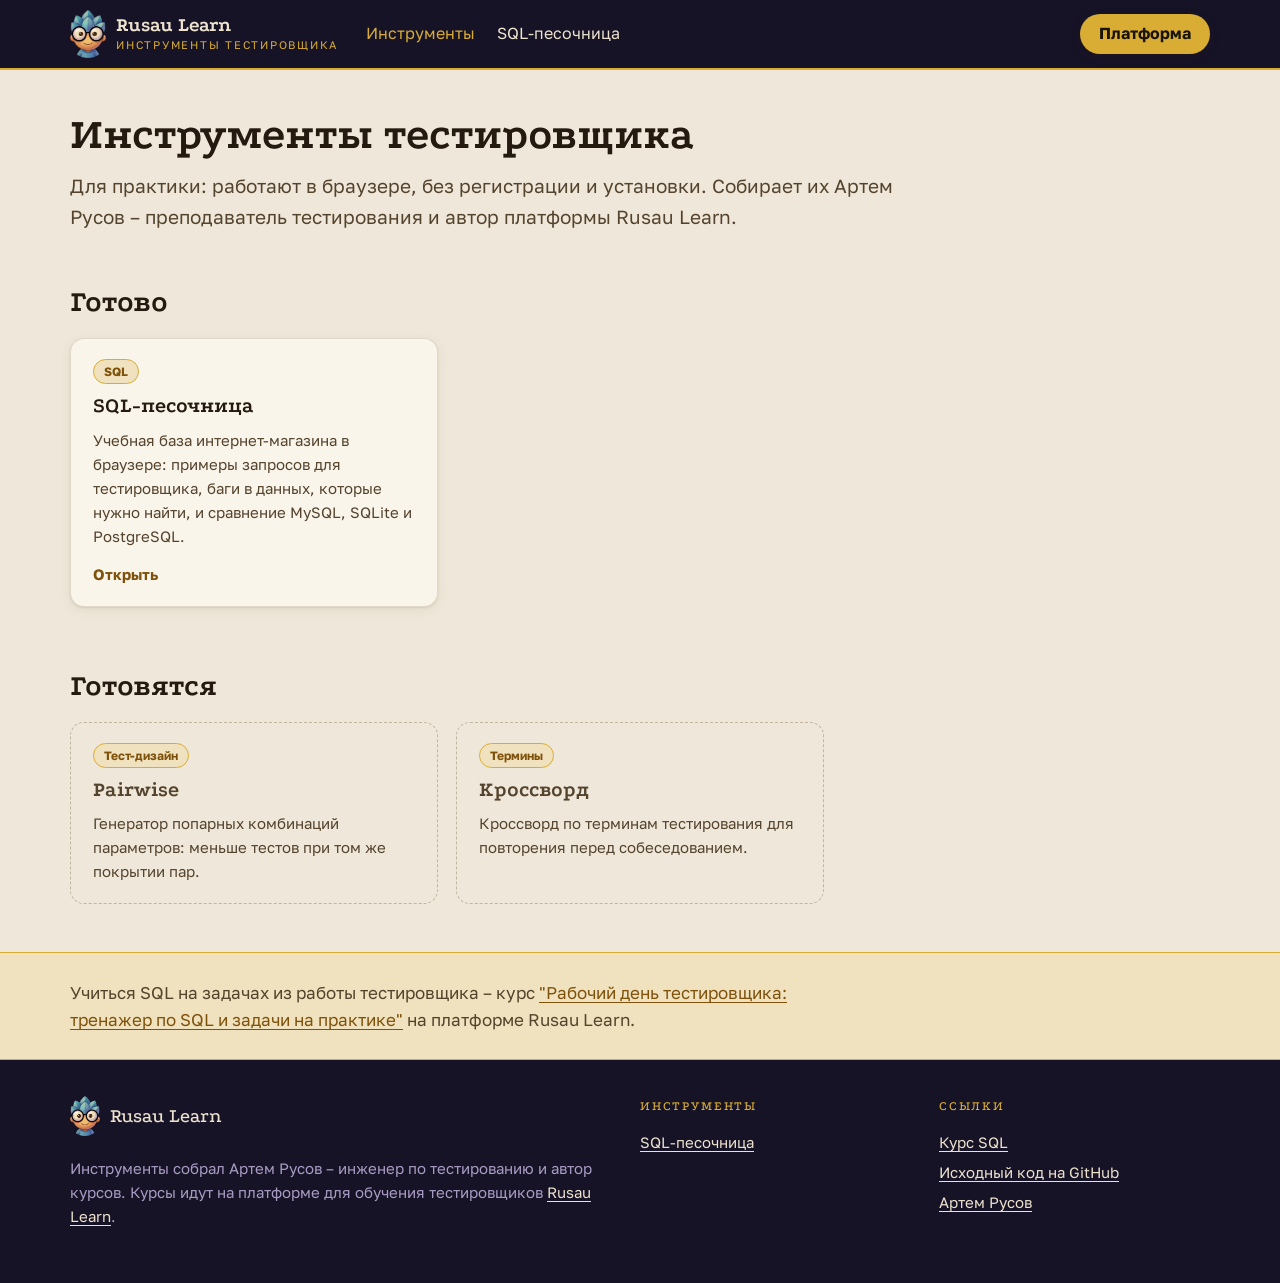
==== index.html @ d852b4bb "feat(sql): in-browser SQL sandbox for testers with a demo shop database Static GitHub Pages site (no" ====
<!DOCTYPE html>
<html lang="ru">
<head>
<meta charset="utf-8">
<meta name="viewport" content="width=device-width, initial-scale=1">
<title>Инструменты тестировщика – бесплатно, в браузере | Rusau Learn</title>
<meta name="description" content="Бесплатные инструменты для практики тестировщика: работают в браузере, без регистрации и установки. Первый – SQL-песочница с учебной базой интернет-магазина.">
<link rel="canonical" href="https://artichokeee.github.io/qa-tools/">
<meta property="og:type" content="website">
<meta property="og:site_name" content="Инструменты тестировщика – Rusau Learn">
<meta property="og:title" content="Инструменты тестировщика">
<meta property="og:description" content="Бесплатные инструменты для практики тестировщика: работают в браузере, без регистрации и установки.">
<meta property="og:url" content="https://artichokeee.github.io/qa-tools/">
<meta property="og:image" content="https://artichokeee.github.io/qa-tools/docs/sql-desktop.png">
<meta property="og:locale" content="ru_RU">
<link rel="icon" href="assets/mark.png">
<link rel="preload" href="assets/fonts/golos.woff2" as="font" type="font/woff2" crossorigin>
<link rel="stylesheet" href="style.css">
<script type="application/ld+json">{"@context": "https://schema.org", "@graph": [
  {"@type": "CollectionPage", "name": "Инструменты тестировщика", "url": "https://artichokeee.github.io/qa-tools/", "inLanguage": "ru", "author": {"@type": "Person", "name": "Артем Русов", "alternateName": "Artsiom Rusau", "url": "https://artichokeee.github.io/"}, "publisher": {"@type": "EducationalOrganization", "name": "Rusau Learn", "url": "https://learn.rusau.net"},
   "mainEntity": {"@type": "ItemList", "itemListElement": [
     {"@type": "ListItem", "position": 1, "name": "SQL-песочница для тестировщиков", "url": "https://artichokeee.github.io/qa-tools/sql/"}
   ]}},
  {"@type": "BreadcrumbList", "itemListElement": [
    {"@type": "ListItem", "position": 1, "name": "Инструменты тестировщика", "item": "https://artichokeee.github.io/qa-tools/"}
  ]}
]}</script>
</head>
<body>
<a class="skip" href="#main">К содержанию</a>
<header class="top"><div class="wrap top-row">
  <a class="brand" href="./"><img src="assets/mark.png" alt="" aria-hidden="true" width="36" height="47"><span><b>Rusau Learn</b><small>инструменты тестировщика</small></span></a>
  <nav aria-label="Разделы"><a href="./" aria-current="page">Инструменты</a><a href="sql/">SQL-песочница</a></nav>
  <a class="btn btn-sm" href="https://learn.rusau.net/?utm_source=github&amp;utm_medium=pages&amp;utm_campaign=gh-qa-tools">Платформа</a>
</div></header>

<main id="main">
<section class="wrap hero">
  <h1>Инструменты тестировщика</h1>
  <p class="lead">Для практики: работают в браузере, без регистрации и установки. Собирает их Артем Русов – преподаватель тестирования и автор платформы Rusau Learn.</p>
</section>

<section class="wrap page" aria-labelledby="tools-title">
  <h2 id="tools-title">Готово</h2>
  <ul class="tools">
    <li><a class="tool" href="sql/">
      <span class="badge">SQL</span>
      <h3>SQL-песочница</h3>
      <p>Учебная база интернет-магазина в браузере: примеры запросов для тестировщика, баги в данных, которые нужно найти, и сравнение MySQL, SQLite и PostgreSQL.</p>
      <span class="go">Открыть</span>
    </a></li>
  </ul>
</section>

<section class="wrap page" aria-labelledby="soon-title">
  <h2 id="soon-title">Готовятся</h2>
  <ul class="tools">
    <li><div class="tool soon">
      <span class="badge">Тест-дизайн</span>
      <h3>Pairwise</h3>
      <p>Генератор попарных комбинаций параметров: меньше тестов при том же покрытии пар.</p>
    </div></li>
    <li><div class="tool soon">
      <span class="badge">Термины</span>
      <h3>Кроссворд</h3>
      <p>Кроссворд по терминам тестирования для повторения перед собеседованием.</p>
    </div></li>
  </ul>
</section>

<section class="band"><div class="wrap">
  <p>Учиться SQL на задачах из работы тестировщика – курс <a href="https://learn.rusau.net/catalog/sql-rabochiy-den?utm_source=github&amp;utm_medium=pages&amp;utm_campaign=gh-qa-tools-sql">"Рабочий день тестировщика: тренажер по SQL и задачи на практике"</a> на платформе Rusau Learn.</p>
</div></section>
</main>

<footer class="foot"><div class="wrap foot-row">
  <div>
    <p class="foot-brand"><img src="assets/mark.png" alt="" aria-hidden="true" width="30" height="40"> Rusau Learn</p>
    <p>Инструменты собрал Артем Русов – инженер по тестированию и автор курсов. Курсы идут на платформе для обучения тестировщиков <a href="https://learn.rusau.net/?utm_source=github&amp;utm_medium=pages&amp;utm_campaign=gh-qa-tools">Rusau Learn</a>.</p>
  </div>
  <div><p class="foot-cap">Инструменты</p><ul>
    <li><a href="sql/">SQL-песочница</a></li>
  </ul></div>
  <div><p class="foot-cap">Ссылки</p><ul>
    <li><a href="https://learn.rusau.net/catalog/sql-rabochiy-den?utm_source=github&amp;utm_medium=pages&amp;utm_campaign=gh-qa-tools-sql">Курс SQL</a></li>
    <li><a href="https://github.com/artichokeee/qa-tools">Исходный код на GitHub</a></li>
    <li><a href="https://artichokeee.github.io/">Артем Русов</a></li>
  </ul></div>
</div></footer>
</body>
</html>
---- style.css ----
/*
 * Облик платформы Rusau Learn: пергамент, темный свод шапки и подвала, золотые кнопки, резные
 * заголовки Podkova. Цвета – токены платформы (те же, что на artichokeee.github.io). Одна палитра,
 * без переключения темы и без градиентов.
 *
 * Все пути относительные: сайт живет в подпапке /qa-tools/ на GitHub Pages.
 */
@font-face { font-family: "Golos Text"; src: url("assets/fonts/golos.woff2") format("woff2"); font-weight: 400 900; font-display: swap; }
@font-face { font-family: "Podkova"; src: url("assets/fonts/podkova.woff2") format("woff2"); font-weight: 400 800; font-display: swap; }
:root {
  --surface: #efe8da; --raised: #faf5ea; --sunken: #e4d9c4;
  --line: rgb(90 62 26 / 0.16); --line-strong: rgb(90 62 26 / 0.3);
  --ink: #241a10; --ink-2: #54432d; --ink-3: #6a5740;
  --accent: #7f520c; --accent-hover: #67410a;
  --btn: #d9ad33; --btn-hover: #ecc451; --btn-ink: #1a1408; --gold-soft: #f0e2be; --ok: #1f6f47;
  --danger: #9b2c1f; --danger-soft: #f6e0d8;
  --top: #171326; --top-ink: #ece2ce; --top-ink-2: #a99cc4;
  --code-key: #7f520c; --code-name: #1f6f47; --code-str: #5b3d8f; --code-note: #6a5740;
  --shadow: 0 1px 2px rgb(74 48 12 / 0.1), 0 3px 12px rgb(74 48 12 / 0.08);
  --radius: 14px; --radius-sm: 10px;
  --font: "Golos Text", ui-sans-serif, system-ui, -apple-system, "Segoe UI", Roboto, Arial, sans-serif;
  --carved: "Podkova", Georgia, "Times New Roman", serif;
  --mono: ui-monospace, SFMono-Regular, Menlo, Consolas, "Liberation Mono", monospace;
  color-scheme: light;
}
* { box-sizing: border-box; }
html { -webkit-text-size-adjust: 100%; }
body { margin: 0; background: var(--surface); color: var(--ink); font-family: var(--font); font-size: 17px; line-height: 1.6; }
a { color: var(--accent); text-underline-offset: 3px; }
a:hover { color: var(--accent-hover); }
:focus-visible { outline: 2px solid var(--accent); outline-offset: 3px; border-radius: 4px; }
.top :focus-visible, .foot :focus-visible { outline-color: var(--btn); }
img { max-width: 100%; height: auto; }
.wrap { max-width: 1180px; margin: 0 auto; padding: 0 20px; }
h1, h2, h3 { font-family: var(--carved); color: var(--ink); text-wrap: balance; }
h1 { font-size: clamp(28px, 4vw, 44px); line-height: 1.12; margin: 0 0 12px; font-weight: 700; }
h2 { font-size: clamp(24px, 3vw, 30px); line-height: 1.2; margin: 0 0 10px; font-weight: 700; }
h3 { font-size: 19px; line-height: 1.3; margin: 0; }
p, li { max-width: 72ch; }
.lead { font-size: 19px; color: var(--ink-2); margin: 0; }
.muted { color: var(--ink-3); font-size: 15px; }
.sr-only { position: absolute; width: 1px; height: 1px; overflow: hidden; clip: rect(0 0 0 0); white-space: nowrap; }
.skip { position: absolute; left: -9999px; top: 8px; z-index: 10; background: var(--btn); color: var(--btn-ink); padding: 8px 14px; border-radius: 8px; }
.skip:focus { left: 8px; }
code, pre { font-family: var(--mono); }

/* Шапка – темный свод, Арти как знак, золотая "Платформа" */
.top { background: var(--top); color: var(--top-ink); border-bottom: 2px solid var(--btn); }
.top-row { display: flex; align-items: center; gap: 12px 28px; min-height: 68px; flex-wrap: wrap; }
.brand { display: flex; align-items: center; gap: 10px; color: var(--top-ink); text-decoration: none; }
.brand img { width: 36px; height: auto; }
.brand b { display: block; font-family: var(--carved); font-size: 20px; line-height: 1.1; }
.brand small { display: block; font-size: 11px; letter-spacing: .16em; text-transform: uppercase; color: var(--btn); }
.brand:hover { color: var(--top-ink); }
.top nav { display: flex; gap: 22px; flex: 1; }
.top nav a { color: var(--top-ink); text-decoration: none; font-size: 16px; }
.top nav a:hover { color: var(--btn-hover); }
.top nav a[aria-current="page"] { color: var(--btn); }

.btn { display: inline-flex; align-items: center; justify-content: center; gap: 8px; min-height: 44px; padding: 0 22px; border: 1px solid transparent; border-radius: 999px; background: var(--btn); color: var(--btn-ink); font: inherit; font-size: 16px; font-weight: 700; text-decoration: none; box-shadow: var(--shadow); cursor: pointer; }
.btn:hover { background: var(--btn-hover); color: var(--btn-ink); }
.btn:disabled { opacity: .55; cursor: default; }
.btn:disabled:hover { background: var(--btn); }
.btn-sm { min-height: 40px; padding: 0 18px; }
.btn-ghost { background: var(--raised); border-color: var(--line-strong); font-weight: 600; box-shadow: none; }
.btn-ghost:hover, .btn-ghost:disabled:hover { background: var(--gold-soft); }
.btn-link { background: none; border: 0; padding: 0; min-height: 32px; color: var(--accent); font: inherit; font-size: 15px; font-weight: 600; cursor: pointer; text-decoration: underline; text-underline-offset: 3px; }
.btn-link:hover { color: var(--accent-hover); }

.page { padding-top: 44px; }
.hero { padding-top: 40px; padding-bottom: 8px; }
.crumbs { font-size: 14px; color: var(--ink-3); margin: 0 0 10px; }
.crumbs a { color: var(--ink-3); }
.factline { list-style: none; display: flex; flex-wrap: wrap; gap: 4px 18px; padding: 0; margin: 12px 0 0; font-size: 14px; color: var(--ink-3); }
.factline li + li::before { content: "·"; margin-right: 18px; color: var(--line-strong); }

/* Каталог инструментов */
.tools { display: grid; grid-template-columns: repeat(3, minmax(0, 1fr)); gap: 18px; margin-top: 18px; padding: 0; list-style: none; }
.tools li { max-width: none; }
.tool { display: flex; flex-direction: column; gap: 8px; height: 100%; padding: 20px 22px; background: var(--raised); border: 1px solid var(--line); border-radius: var(--radius); box-shadow: var(--shadow); color: var(--ink); text-decoration: none; }
a.tool:hover { border-color: var(--btn); color: var(--ink); }
.tool h3 { font-size: 21px; }
.tool p { margin: 0; color: var(--ink-2); font-size: 15px; }
.tool .go { margin-top: auto; padding-top: 6px; color: var(--accent); font-weight: 700; font-size: 15px; }
.tool.soon { background: transparent; border-style: dashed; border-color: var(--line-strong); box-shadow: none; }
.tool.soon h3 { color: var(--ink-2); }
.badge { align-self: flex-start; font-size: 12px; font-weight: 700; padding: 2px 10px; border-radius: 999px; background: var(--gold-soft); color: var(--accent); border: 1px solid var(--btn); }

/* Спокойный блок о курсах */
.band { background: var(--gold-soft); border-top: 1px solid var(--btn); border-bottom: 1px solid var(--btn); padding: 26px 0; margin-top: 48px; }
.band p { margin: 0; font-size: 17px; color: var(--ink-2); }

/* ── Песочница ── */
.sandbox { padding-top: 20px; }
.sb-grid { display: grid; grid-template-columns: minmax(0, 1fr) 320px; gap: 28px; align-items: start; }
.sb-main { min-width: 0; display: flex; flex-direction: column; gap: 12px; }
.panel { background: var(--raised); border: 1px solid var(--line); border-radius: var(--radius); padding: 14px 16px; box-shadow: var(--shadow); }
.panel + .panel { margin-top: 14px; }
.cap { margin: 0 0 6px; font-size: 12px; letter-spacing: .14em; text-transform: uppercase; color: var(--ink-3); font-weight: 600; }
.panel ul.reqs { margin: 6px 0 0; padding-left: 18px; font-size: 14px; color: var(--ink-2); }
.panel ul.reqs li { margin: 2px 0; }
.panel p { margin: 0; font-size: 14px; color: var(--ink-2); }
.panel p.after { margin-top: 8px; }
.panel p.schema-hint { margin-bottom: 8px; color: var(--ink-3); font-size: 13px; }

.picker { display: flex; flex-wrap: wrap; align-items: center; gap: 8px 12px; }
.picker label { font-weight: 600; font-size: 15px; }
.picker select { flex: 1; min-width: 0; max-width: 460px; min-height: 40px; padding: 0 12px; border: 1px solid var(--line-strong); border-radius: var(--radius-sm); background: var(--raised); color: var(--ink); font: inherit; font-size: 15px; }
.example-note { margin: -4px 0 0; font-size: 14px; color: var(--ink-3); min-height: 1.4em; }

.sql-box { position: relative; background: var(--raised); border: 1px solid var(--line-strong); border-radius: var(--radius-sm); }
.sql-box:focus-within { border-color: var(--accent); box-shadow: 0 0 0 1px var(--accent); }
.sql-layer { display: block; margin: 0; padding: 12px 14px; border: 0; font-family: var(--mono); font-size: 14px; line-height: 1.6; letter-spacing: 0; tab-size: 2; white-space: pre-wrap; overflow-wrap: anywhere; word-break: normal; }
pre.sql-layer { position: absolute; inset: 0; overflow: hidden; pointer-events: none; color: var(--ink); }
textarea.sql-layer { position: relative; width: 100%; min-height: 190px; resize: none; overflow: hidden; background: transparent; color: transparent; caret-color: var(--ink); outline: none; }
textarea.sql-layer::selection { background: rgb(217 173 51 / 0.45); color: transparent; }
textarea.sql-layer:disabled { opacity: .6; }
@media (pointer: coarse) { .sql-layer { font-size: 16px; } }
.sql-key { color: var(--code-key); font-weight: 700; }
.sql-name { color: var(--code-name); }
.sql-str, .sql-num { color: var(--code-str); }
.sql-note { color: var(--code-note); font-style: italic; }

.toolbar { display: flex; flex-wrap: wrap; align-items: center; gap: 10px; }
.kbd-hint { font-size: 13px; color: var(--ink-3); }
.share-out { width: 100%; min-height: 40px; padding: 0 12px; border: 1px solid var(--line-strong); border-radius: var(--radius-sm); background: var(--raised); font: 14px var(--mono); color: var(--ink-2); }
.status { min-height: 1.5em; font-size: 14px; color: var(--ink-3); }
.notice { padding: 10px 14px; border-radius: var(--radius-sm); background: var(--gold-soft); border: 1px solid var(--btn); font-size: 15px; color: var(--ink); }
.error { padding: 10px 14px; border-radius: var(--radius-sm); background: var(--danger-soft); border: 1px solid rgb(155 44 31 / .35); color: var(--danger); font-size: 15px; }
.error code { display: block; margin-top: 4px; font-size: 13px; color: var(--ink-2); overflow-wrap: anywhere; }
.translated { font-size: 14px; color: var(--ink-3); margin: 0; }
.translated code { display: block; margin-top: 4px; padding: 8px 12px; border-radius: var(--radius-sm); background: var(--sunken); color: var(--ink-2); white-space: pre-wrap; overflow-wrap: anywhere; }

.result { overflow: auto; max-height: 560px; background: var(--raised); border: 1px solid var(--line); border-radius: var(--radius-sm); }
.result table { border-collapse: collapse; width: 100%; font-family: var(--mono); font-size: 13px; }
.result th { position: sticky; top: 0; background: var(--sunken); text-align: left; font-weight: 600; color: var(--ink-2); }
.result th, .result td { padding: 6px 12px; white-space: nowrap; border-bottom: 1px solid var(--line); }
.result td { color: var(--ink); }
.result td.null { color: var(--ink-3); font-style: italic; }
.result .empty { margin: 0; padding: 10px 12px; font-size: 14px; color: var(--ink-3); }

.schema ul { list-style: none; margin: 0; padding: 0; display: grid; gap: 8px; }
.schema li { font-family: var(--mono); font-size: 13px; line-height: 1.55; color: var(--ink-2); max-width: none; }
.schema .cols { padding-left: 12px; }
.schema button { background: none; border: 0; padding: 1px 2px; margin: 0; font: inherit; color: inherit; cursor: pointer; border-radius: 4px; }
.schema button:hover { text-decoration: underline; color: var(--ink); }
.schema button.t { color: var(--ink); font-weight: 700; }
.schema .mine { font-family: var(--font); font-size: 12px; color: var(--accent); margin-left: 6px; }
.schema .sep { color: var(--ink-3); }
details.schema-narrow { display: none; background: var(--raised); border: 1px solid var(--line); border-radius: var(--radius-sm); padding: 8px 14px; }
details.schema-narrow summary { cursor: pointer; font-size: 14px; font-weight: 600; color: var(--ink-2); min-height: 32px; display: flex; align-items: center; }
details.schema-narrow .schema { padding: 6px 0 4px; }

/* Различия движков */
.diffs { list-style: none; margin: 18px 0 0; padding: 0; border-top: 1px solid var(--line); }
.diffs > li { border-bottom: 1px solid var(--line); max-width: none; }
.diffs summary { display: flex; align-items: center; gap: 12px; min-height: 48px; padding: 8px 0; cursor: pointer; list-style: none; font-weight: 600; }
.diffs summary::-webkit-details-marker { display: none; }
.diffs summary::after { content: "+"; margin-left: auto; color: var(--accent); font-weight: 700; font-size: 20px; line-height: 1; }
.diffs details[open] summary::after { content: "–"; }
.diffs .body { padding: 0 0 16px; }
.diffs pre { margin: 0; padding: 8px 12px; border-radius: var(--radius-sm); background: var(--sunken); font-size: 13px; color: var(--ink-2); white-space: pre-wrap; overflow-wrap: anywhere; }
.diffs dl { display: grid; grid-template-columns: repeat(3, minmax(0, 1fr)); gap: 12px 24px; margin: 10px 0 0; font-size: 15px; color: var(--ink-2); }
.diffs dt { font-size: 12px; letter-spacing: .12em; text-transform: uppercase; color: var(--ink-3); font-weight: 600; }
.diffs dd { margin: 2px 0 0; }
.translations { margin-top: 26px; }
.translations summary { cursor: pointer; font-family: var(--carved); font-size: 20px; font-weight: 700; min-height: 44px; display: flex; align-items: center; gap: 12px; list-style: none; }
.translations summary::-webkit-details-marker { display: none; }
.translations summary::after { content: "+"; color: var(--accent); font-family: var(--font); font-size: 20px; }
.translations[open] summary::after { content: "–"; }
.translations ul { list-style: none; padding: 0; margin: 12px 0 0; display: grid; grid-template-columns: repeat(4, minmax(0, 1fr)); gap: 12px; }
.translations li { background: var(--raised); border: 1px solid var(--line); border-radius: var(--radius-sm); padding: 12px 14px; font-size: 14px; color: var(--ink-2); }
.translations li code { display: block; font-size: 14px; color: var(--ink); margin-bottom: 4px; }

/* Подвал – снова свод */
.foot { background: var(--top); color: var(--top-ink-2); margin-top: 0; padding: 36px 0 40px; font-size: 15px; }
.foot-row { display: grid; grid-template-columns: 2fr 1fr 1fr; gap: 28px; }
.foot a { color: var(--top-ink); }
.foot a:hover { color: var(--btn-hover); }
.foot ul { list-style: none; padding: 0; margin: 0; display: grid; gap: 6px; }
.foot-brand { display: flex; align-items: center; gap: 10px; font-family: var(--carved); font-size: 20px; color: var(--top-ink); margin-top: 0; }
.foot-cap { font-family: var(--carved); letter-spacing: .14em; text-transform: uppercase; color: var(--btn); font-size: 13px; margin-top: 0; }

@media (max-width: 1000px) {
  .sb-grid { grid-template-columns: minmax(0, 1fr); }
  .sb-aside .panel.only-wide { display: none; }
  details.schema-narrow { display: block; }
  .tools { grid-template-columns: repeat(2, minmax(0, 1fr)); }
  .translations ul { grid-template-columns: repeat(2, minmax(0, 1fr)); }
}
@media (max-width: 720px) {
  body { font-size: 16px; }
  .top-row { gap: 6px 10px; padding-top: 10px; }
  .brand { gap: 8px; }
  .brand img { width: 30px; }
  .top nav { order: 3; flex-basis: 100%; gap: 18px; padding-bottom: 10px; }
  .top .btn-sm { margin-left: auto; }
  .hero { padding-top: 24px; padding-bottom: 4px; }
  .factline { display: grid; gap: 2px; }
  .factline li + li::before { content: none; }
  .brand small { font-size: 10px; letter-spacing: .08em; }
  .brand b { font-size: 18px; }
  .top .btn-sm { padding: 0 12px; min-height: 38px; font-size: 15px; }
  .lead { font-size: 17px; }
  .tools, .foot-row, .translations ul { grid-template-columns: 1fr; }
  .diffs dl { grid-template-columns: 1fr; gap: 8px; }
  .toolbar .btn { flex: 1 1 auto; padding: 0 16px; }
  .kbd-hint { display: none; }
  textarea.sql-layer { min-height: 150px; }
}
@media (pointer: coarse) { .kbd-hint { display: none; } }
@media (prefers-reduced-motion: reduce) { html { scroll-behavior: auto; } }
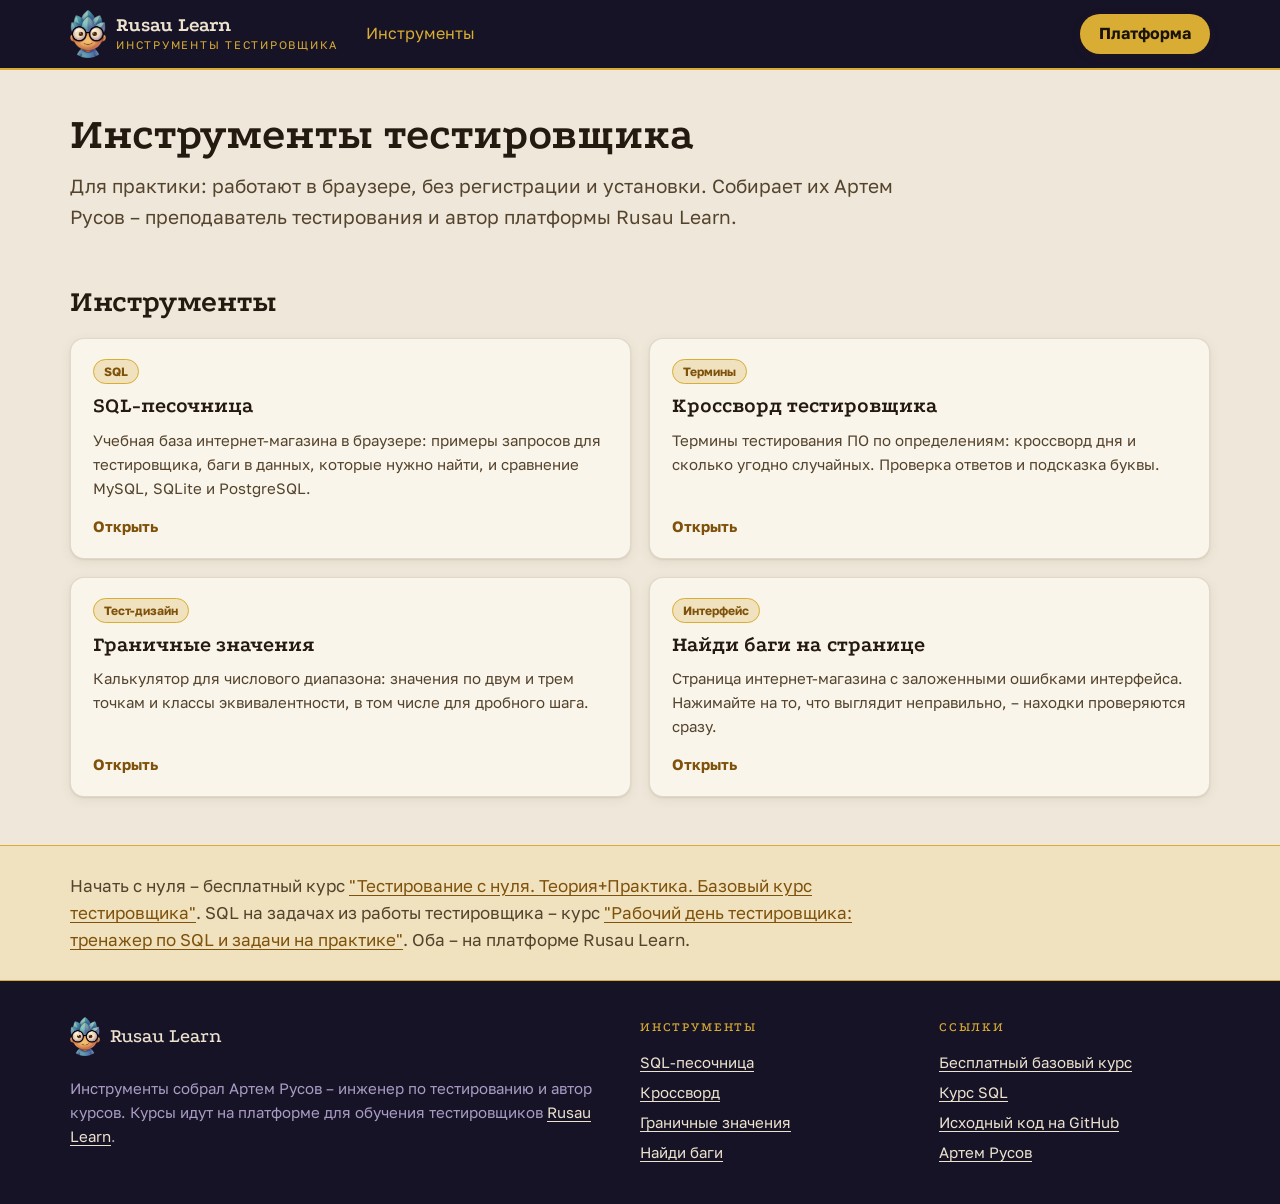
==== commit e8ef0685: "feat(index): four tools on the index as two-by-two cards, the "Готовятся" block removed; README sect" ====
--- a/index.html
+++ b/index.html
@@ -4,7 +4,7 @@
 <meta charset="utf-8">
 <meta name="viewport" content="width=device-width, initial-scale=1">
 <title>Инструменты тестировщика – бесплатно, в браузере | Rusau Learn</title>
-<meta name="description" content="Бесплатные инструменты для практики тестировщика: работают в браузере, без регистрации и установки. Первый – SQL-песочница с учебной базой интернет-магазина.">
+<meta name="description" content="Бесплатные инструменты для практики тестировщика: SQL-песочница, кроссворд по терминам, калькулятор граничных значений и поиск багов на странице. В браузере, без регистрации.">
 <link rel="canonical" href="https://artichokeee.github.io/qa-tools/">
 <meta property="og:type" content="website">
 <meta property="og:site_name" content="Инструменты тестировщика – Rusau Learn">
@@ -19,7 +19,10 @@
 <script type="application/ld+json">{"@context": "https://schema.org", "@graph": [
   {"@type": "CollectionPage", "name": "Инструменты тестировщика", "url": "https://artichokeee.github.io/qa-tools/", "inLanguage": "ru", "author": {"@type": "Person", "name": "Артем Русов", "alternateName": "Artsiom Rusau", "url": "https://artichokeee.github.io/"}, "publisher": {"@type": "EducationalOrganization", "name": "Rusau Learn", "url": "https://learn.rusau.net"},
    "mainEntity": {"@type": "ItemList", "itemListElement": [
-     {"@type": "ListItem", "position": 1, "name": "SQL-песочница для тестировщиков", "url": "https://artichokeee.github.io/qa-tools/sql/"}
+     {"@type": "ListItem", "position": 1, "name": "SQL-песочница для тестировщиков", "url": "https://artichokeee.github.io/qa-tools/sql/"},
+     {"@type": "ListItem", "position": 2, "name": "Кроссворд тестировщика", "url": "https://artichokeee.github.io/qa-tools/crossword/"},
+     {"@type": "ListItem", "position": 3, "name": "Калькулятор граничных значений", "url": "https://artichokeee.github.io/qa-tools/bounds/"},
+     {"@type": "ListItem", "position": 4, "name": "Найди баги на странице", "url": "https://artichokeee.github.io/qa-tools/bugs/"}
    ]}},
   {"@type": "BreadcrumbList", "itemListElement": [
     {"@type": "ListItem", "position": 1, "name": "Инструменты тестировщика", "item": "https://artichokeee.github.io/qa-tools/"}
@@ -30,7 +33,7 @@
 <a class="skip" href="#main">К содержанию</a>
 <header class="top"><div class="wrap top-row">
   <a class="brand" href="./"><img src="assets/mark.png" alt="" aria-hidden="true" width="36" height="47"><span><b>Rusau Learn</b><small>инструменты тестировщика</small></span></a>
-  <nav aria-label="Разделы"><a href="./" aria-current="page">Инструменты</a><a href="sql/">SQL-песочница</a></nav>
+  <nav aria-label="Разделы"><a href="./" aria-current="page">Инструменты</a></nav>
   <a class="btn btn-sm" href="https://learn.rusau.net/?utm_source=github&amp;utm_medium=pages&amp;utm_campaign=gh-qa-tools">Платформа</a>
 </div></header>
 
@@ -41,35 +44,37 @@
 </section>
 
 <section class="wrap page" aria-labelledby="tools-title">
-  <h2 id="tools-title">Готово</h2>
-  <ul class="tools">
+  <h2 id="tools-title">Инструменты</h2>
+  <ul class="tools tools-2">
     <li><a class="tool" href="sql/">
       <span class="badge">SQL</span>
       <h3>SQL-песочница</h3>
       <p>Учебная база интернет-магазина в браузере: примеры запросов для тестировщика, баги в данных, которые нужно найти, и сравнение MySQL, SQLite и PostgreSQL.</p>
       <span class="go">Открыть</span>
     </a></li>
-  </ul>
-</section>
-
-<section class="wrap page" aria-labelledby="soon-title">
-  <h2 id="soon-title">Готовятся</h2>
-  <ul class="tools">
-    <li><div class="tool soon">
+    <li><a class="tool" href="crossword/">
+      <span class="badge">Термины</span>
+      <h3>Кроссворд тестировщика</h3>
+      <p>Термины тестирования ПО по определениям: кроссворд дня и сколько угодно случайных. Проверка ответов и подсказка буквы.</p>
+      <span class="go">Открыть</span>
+    </a></li>
+    <li><a class="tool" href="bounds/">
       <span class="badge">Тест-дизайн</span>
-      <h3>Pairwise</h3>
-      <p>Генератор попарных комбинаций параметров: меньше тестов при том же покрытии пар.</p>
-    </div></li>
-    <li><div class="tool soon">
-      <span class="badge">Термины</span>
-      <h3>Кроссворд</h3>
-      <p>Кроссворд по терминам тестирования для повторения перед собеседованием.</p>
-    </div></li>
+      <h3>Граничные значения</h3>
+      <p>Калькулятор для числового диапазона: значения по двум и трем точкам и классы эквивалентности, в том числе для дробного шага.</p>
+      <span class="go">Открыть</span>
+    </a></li>
+    <li><a class="tool" href="bugs/">
+      <span class="badge">Интерфейс</span>
+      <h3>Найди баги на странице</h3>
+      <p>Страница интернет-магазина с заложенными ошибками интерфейса. Нажимайте на то, что выглядит неправильно, – находки проверяются сразу.</p>
+      <span class="go">Открыть</span>
+    </a></li>
   </ul>
 </section>
 
 <section class="band"><div class="wrap">
-  <p>Учиться SQL на задачах из работы тестировщика – курс <a href="https://learn.rusau.net/catalog/sql-rabochiy-den?utm_source=github&amp;utm_medium=pages&amp;utm_campaign=gh-qa-tools-sql">"Рабочий день тестировщика: тренажер по SQL и задачи на практике"</a> на платформе Rusau Learn.</p>
+  <p>Начать с нуля – бесплатный курс <a href="https://learn.rusau.net/catalog/testirovanie-po-bazovyy?utm_source=github&amp;utm_medium=pages&amp;utm_campaign=gh-qa-tools">"Тестирование с нуля. Теория+Практика. Базовый курс тестировщика"</a>. SQL на задачах из работы тестировщика – курс <a href="https://learn.rusau.net/catalog/sql-rabochiy-den?utm_source=github&amp;utm_medium=pages&amp;utm_campaign=gh-qa-tools-sql">"Рабочий день тестировщика: тренажер по SQL и задачи на практике"</a>. Оба – на платформе Rusau Learn.</p>
 </div></section>
 </main>
 
@@ -80,8 +85,12 @@
   </div>
   <div><p class="foot-cap">Инструменты</p><ul>
     <li><a href="sql/">SQL-песочница</a></li>
+    <li><a href="crossword/">Кроссворд</a></li>
+    <li><a href="bounds/">Граничные значения</a></li>
+    <li><a href="bugs/">Найди баги</a></li>
   </ul></div>
   <div><p class="foot-cap">Ссылки</p><ul>
+    <li><a href="https://learn.rusau.net/catalog/testirovanie-po-bazovyy?utm_source=github&amp;utm_medium=pages&amp;utm_campaign=gh-qa-tools">Бесплатный базовый курс</a></li>
     <li><a href="https://learn.rusau.net/catalog/sql-rabochiy-den?utm_source=github&amp;utm_medium=pages&amp;utm_campaign=gh-qa-tools-sql">Курс SQL</a></li>
     <li><a href="https://github.com/artichokeee/qa-tools">Исходный код на GitHub</a></li>
     <li><a href="https://artichokeee.github.io/">Артем Русов</a></li>
--- a/style.css
+++ b/style.css
@@ -210,3 +210,11 @@
 }
 @media (pointer: coarse) { .kbd-hint { display: none; } }
 @media (prefers-reduced-motion: reduce) { html { scroll-behavior: auto; } }
+
+/* Schema diagram – keeps its own size on a phone and scrolls sideways instead of shrinking to unreadable */
+.schema-fig { overflow-x: auto; background: var(--raised); border: 1px solid var(--line); border-radius: var(--radius); padding: 12px; margin-top: 12px; }
+.schema-fig img { display: block; min-width: 720px; max-width: 930px; width: 100%; height: auto; }
+
+/* Четыре карточки – два ряда по две, а не три и одна */
+.tools.tools-2 { grid-template-columns: repeat(2, minmax(0, 1fr)); }
+@media (max-width: 720px) { .tools.tools-2 { grid-template-columns: 1fr; } }
